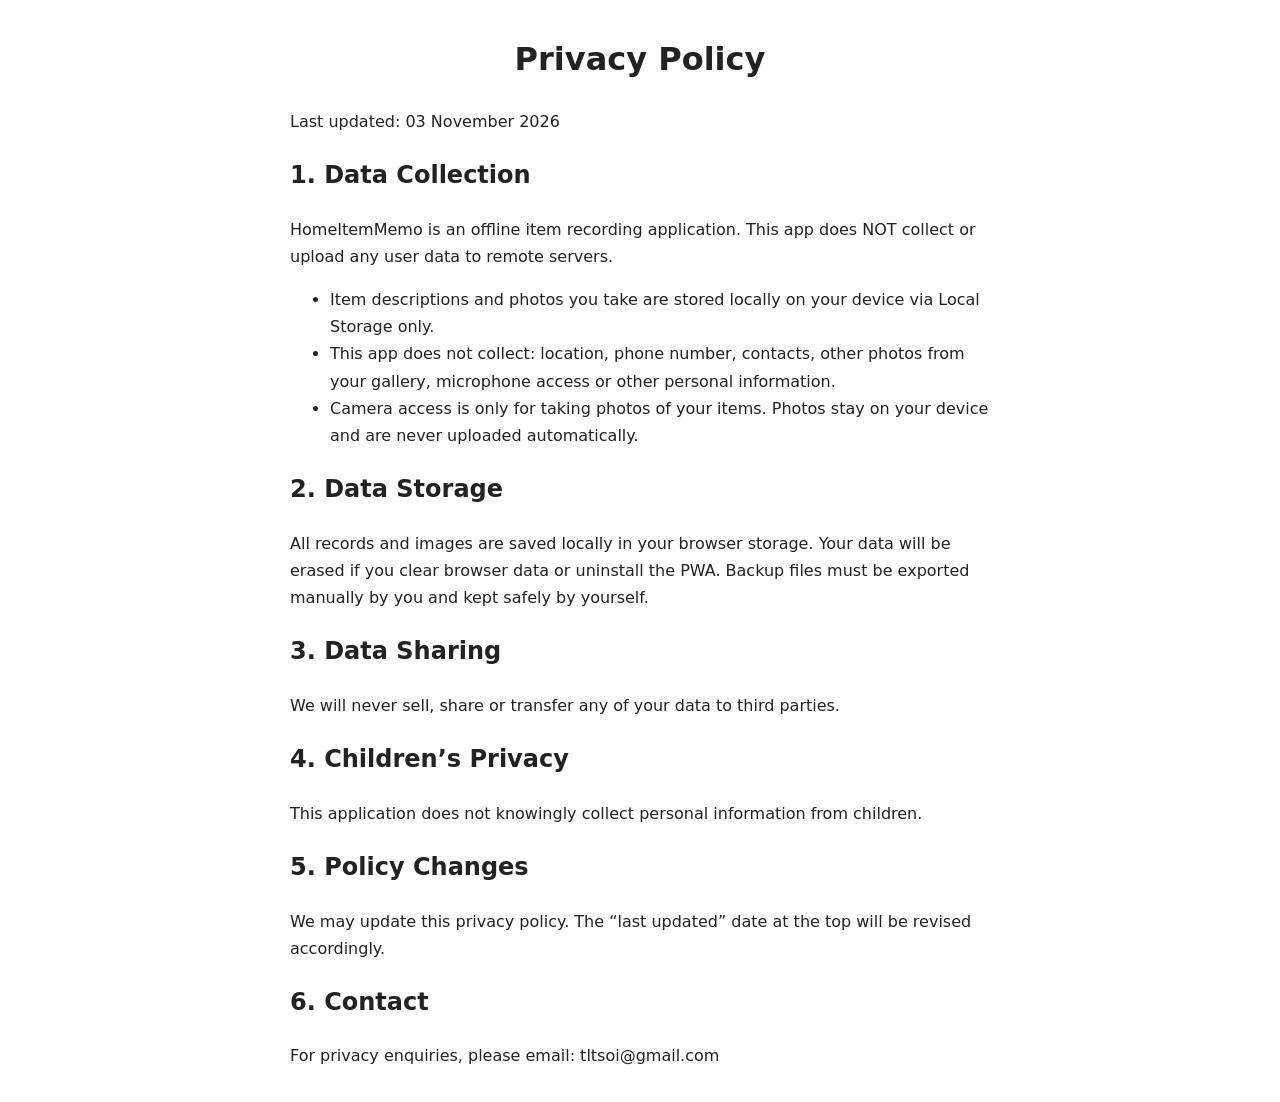
==== privacy-en.html @ 549f57ce "multiple language for privacy added" ====
<!DOCTYPE html>
<html lang="en">
<head>
<meta charset="UTF-8">
<meta name="viewport" content="width=device-width, initial-scale=1.0">
<title>Privacy Policy | HomeItemMemo</title>
<style>
body{font-family:system-ui,sans-serif;max-width:700px;margin:2rem auto;padding:0 1rem;line-height:1.7;color:#222}
h1{text-align:center}
</style>
</head>
<body>
<h1>Privacy Policy</h1>
<p>Last updated: 03 November 2026</p>

<h2>1. Data Collection</h2>
<p>HomeItemMemo is an offline item recording application. This app does NOT collect or upload any user data to remote servers.</p>
<ul>
<li>Item descriptions and photos you take are stored locally on your device via Local Storage only.</li>
<li>This app does not collect: location, phone number, contacts, other photos from your gallery, microphone access or other personal information.</li>
<li>Camera access is only for taking photos of your items. Photos stay on your device and are never uploaded automatically.</li>
</ul>

<h2>2. Data Storage</h2>
<p>All records and images are saved locally in your browser storage. Your data will be erased if you clear browser data or uninstall the PWA. Backup files must be exported manually by you and kept safely by yourself.</p>

<h2>3. Data Sharing</h2>
<p>We will never sell, share or transfer any of your data to third parties.</p>

<h2>4. Children’s Privacy</h2>
<p>This application does not knowingly collect personal information from children.</p>

<h2>5. Policy Changes</h2>
<p>We may update this privacy policy. The “last updated” date at the top will be revised accordingly.</p>

<h2>6. Contact</h2>
<p>For privacy enquiries, please email: tltsoi@gmail.com</p>
</body>
</html>
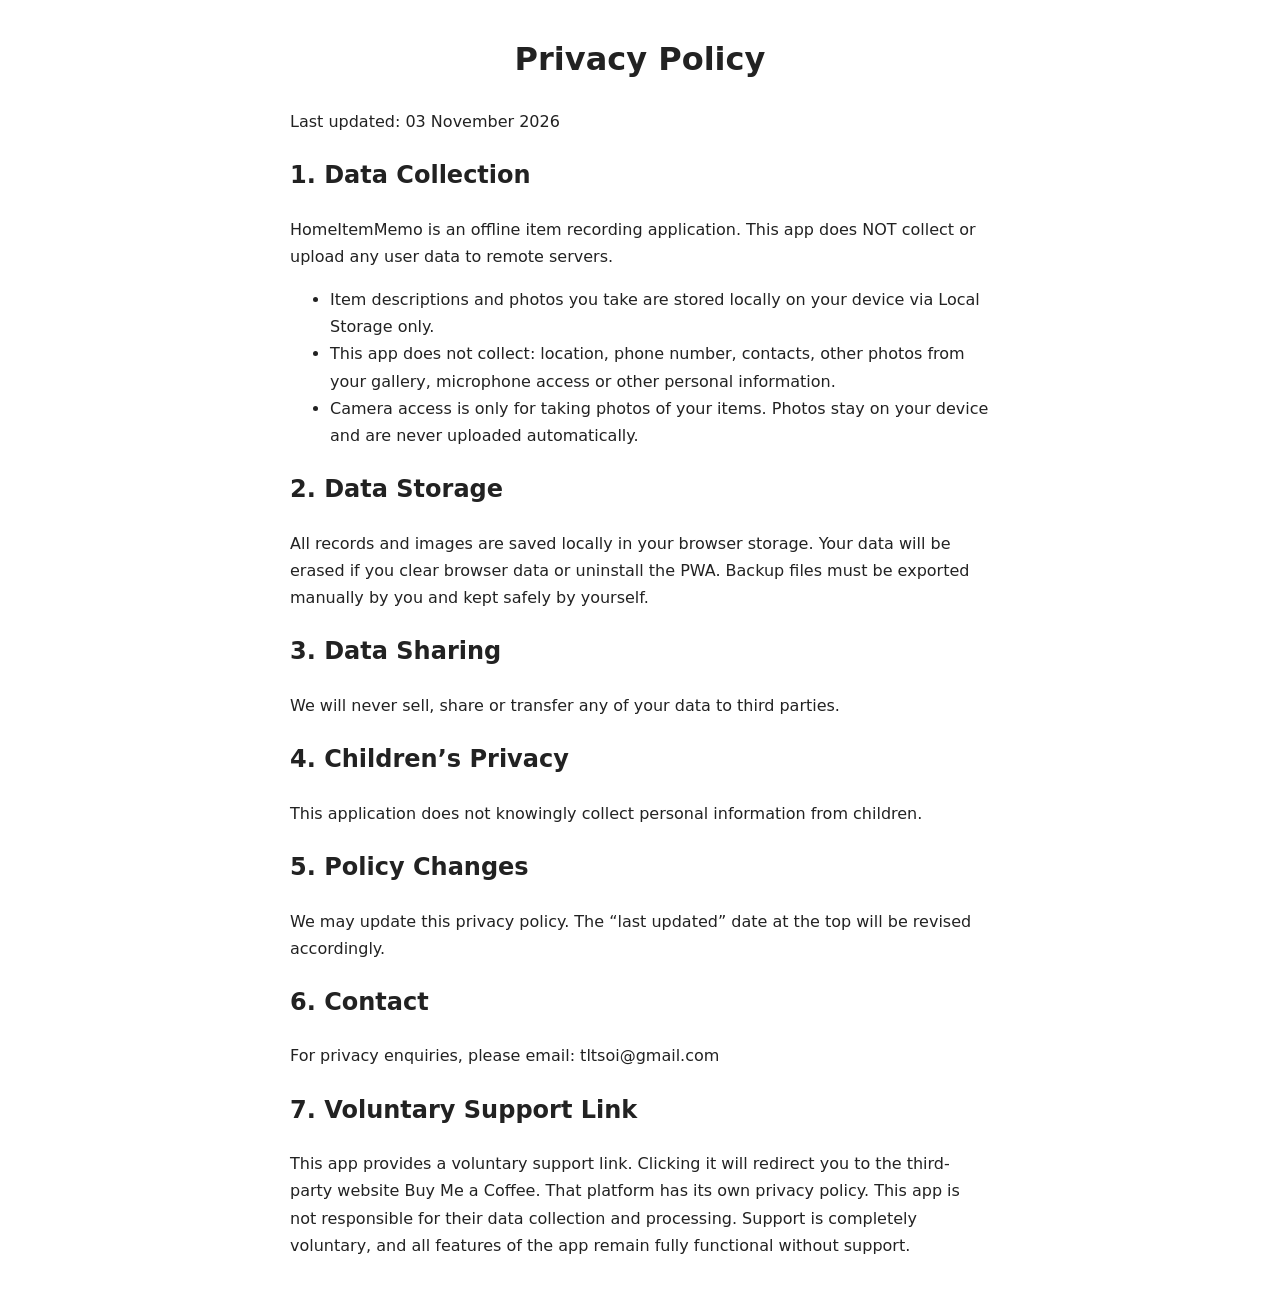
==== commit ed941f3e: "update sponsor page open in browser" ====
--- a/privacy-en.html
+++ b/privacy-en.html
@@ -35,5 +35,9 @@
 
 <h2>6. Contact</h2>
 <p>For privacy enquiries, please email: tltsoi@gmail.com</p>
+
+<h2>7. Voluntary Support Link</h2>
+<p>This app provides a voluntary support link. Clicking it will redirect you to the third-party website Buy Me a Coffee. That platform has its own privacy policy. This app is not responsible for their data collection and processing. Support is completely voluntary, and all features of the app remain fully functional without support.</p>
+
 </body>
 </html>
